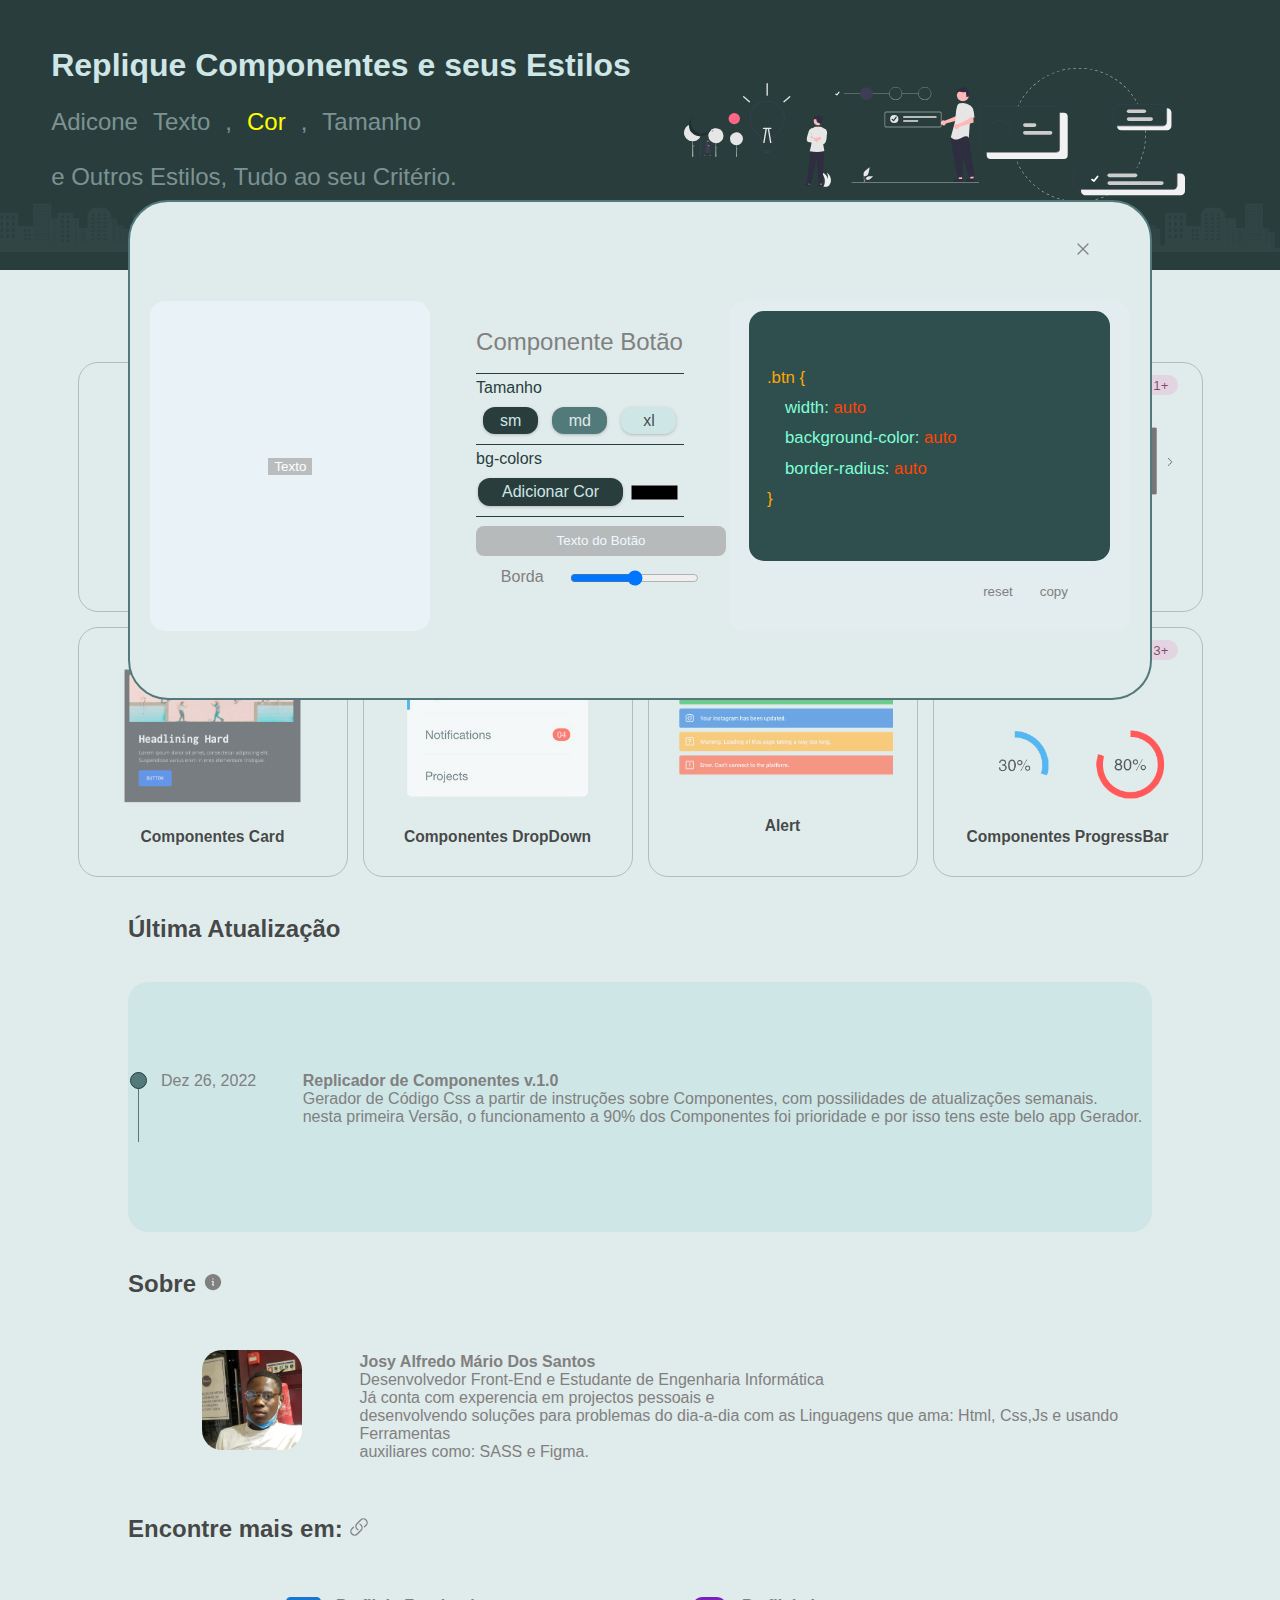
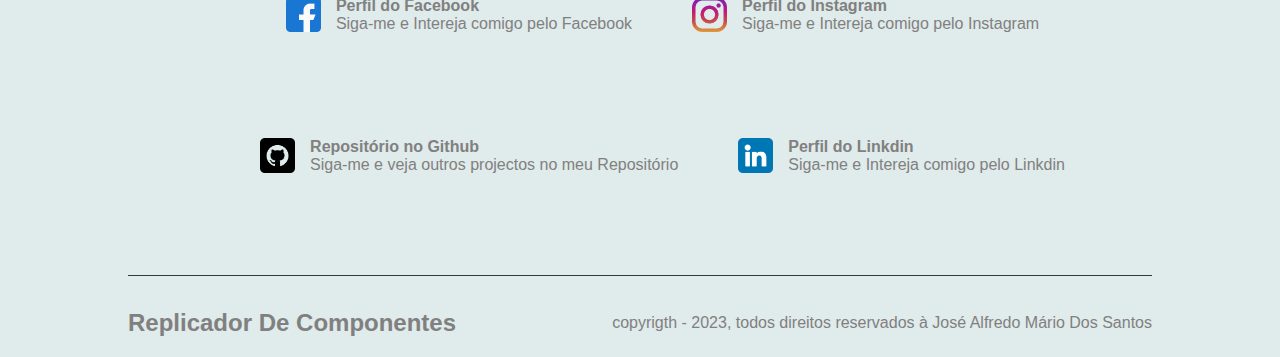
==== gerador.html @ aba2eda3 "add new features" ====
<!DOCTYPE html>
<html lang="pt">
<head>
    <meta charset="UTF-8">
    <meta http-equiv="X-UA-Compatible" content="IE=edge">
    <meta name="viewport" content="width=device-width, initial-scale=1.0">
    <link rel="stylesheet" href="assets/css/styles.css">
    <link rel="stylesheet" href="assets/css/general-effects.css">
    <link rel="stylesheet" href="assets/css/minimals.css">
    <link rel="stylesheet" href="assets/sass/details.css">
    <link rel="shortcut icon" href="assets/img/logo-ico.ico" type="image/x-icon">
    <title>Gerador de Componentes</title>
</head>
<body>
    <header class="bgAply">
        <section>
            <h1>Replique Componentes e seus Estilos</h1>
            <p>Adicone 
                <span class="typewiriter">Texto</span>, 
                <span class="color">Cor</span>, 
                <span class="size">Tamanho</span> 
                e Outros Estilos, Tudo ao seu Critério.</p>
        </section>

        <div class="side-image">
            <img src="assets/img/form-0.svg" alt="image">
            <img src="assets/img/form-1.svg" alt="image">
            <img src="assets/img/form-2.svg" alt="image">
            <img src="assets/img/form-3.svg" alt="image">
        </div>
    </header>

    <main>
        <section>
            <h2>O que Há de Novo no RC</h2>   <div class="container-flex">

            <button class="group-fix">
                <div class="much-contant">
                    <span>3+</span>
                </div>
                <img src="assets/img/button.png" alt="Botões">
                <h3>Botões</h3>
            </button>

            <button class="group-fix">
                <div class="much-contant">
                    <span>3+</span>
                </div>
                <img src="assets/img/navbars.png" alt="NavBars">
                <h3>NavBars</h3>
            </button>

            <button class="group-fix">
                <div class="much-contant">
                    <span>2+</span>
                </div>
                <img src="assets/img/footer.png" alt="Footers">
                <h3>Footers</h3>
            </button>

            <button class="group-fix">
                <div class="much-contant">
                    <span>1+</span>
                </div>
                <img src="assets/img/slides.png" alt="Slider">
                <h3>Slider</h3>
            </button>

            <!-- ALA #2 -->

            <button class="group-fix">
                <div class="much-contant">
                    <span>2+</span>
                </div>
                <img src="assets/img/card.png" alt="Card">
                <h3>Componentes Card</h3>
            </button>

            <button class="group-fix">
                <div class="much-contant">
                    <span>2+</span>
                </div>
                <img src="assets/img/DropDown.png" alt="DropDown">
                <h3>Componentes DropDown</h3>
            </button>

            <button class="group-fix">
                <div class="much-contant">
                    <span>5+</span>
                </div>
                <img src="assets/img/Alert.png" alt="Alert">
                <h3>Alert</h3>
            </button>

            <button class="group-fix">
                <div class="much-contant">
                    <span>3+</span>
                </div>
                <img src="assets/img/progressbar.png" alt="ProgressBar">
                <h3>Componentes ProgressBar</h3>
            </button>
        </div>
        </section>
    
            <section>
                <h2>Última Atualização</h2>
                <div class="container-flex" id="content">
                    <div class="dating-sect">
                        <span>Dez 26, 2022</span>
                    </div>
                    <p class="text-update"><b>Replicador de Componentes v.1.0</b><br>Gerador de Código Css a partir de instruções sobre Componentes, com possilidades de atualizações semanais.
                    <br> nesta primeira Versão, o funcionamento a 90% dos Componentes foi prioridade e por isso tens este belo app Gerador.</p>

                </div>
            </section>

            <section>
                <h2>Sobre <svg xmlns="http://www.w3.org/2000/svg" viewBox="0 0 24 24" fill="currentColor" class="w-6 h-6">
                    <path fill-rule="evenodd" d="M2.25 12c0-5.385 4.365-9.75 9.75-9.75s9.75 4.365 9.75 9.75-4.365 9.75-9.75 9.75S2.25 17.385 2.25 12zm8.706-1.442c1.146-.573 2.437.463 2.126 1.706l-.709 2.836.042-.02a.75.75 0 01.67 1.34l-.04.022c-1.147.573-2.438-.463-2.127-1.706l.71-2.836-.042.02a.75.75 0 11-.671-1.34l.041-.022zM12 9a.75.75 0 100-1.5.75.75 0 000 1.5z" clip-rule="evenodd" />
                  </svg></h2>
                  
                <div class="container-flex-2">
                    <div class="side-info">
                        <img src="assets/img/image1.jfif" alt="Josy dos Santos">
                    </div>
                    <p><b>Josy Alfredo Mário Dos Santos</b><br>Desenvolvedor Front-End e Estudante de Engenharia Informática <br> Já conta com experencia em projectos pessoais e 
                       <br> desenvolvendo soluções para problemas do dia-a-dia com as Linguagens que ama: Html, Css,Js e usando Ferramentas <br> auxiliares como: SASS e Figma.</p>
                </div>
            </section>

            <section>
                <h2>Encontre mais em: <svg xmlns="http://www.w3.org/2000/svg" viewBox="0 0 24 24" fill="currentColor" class="w-6 h-6">
                    <path fill-rule="evenodd" d="M19.902 4.098a3.75 3.75 0 00-5.304 0l-4.5 4.5a3.75 3.75 0 001.035 6.037.75.75 0 01-.646 1.353 5.25 5.25 0 01-1.449-8.45l4.5-4.5a5.25 5.25 0 117.424 7.424l-1.757 1.757a.75.75 0 11-1.06-1.06l1.757-1.757a3.75 3.75 0 000-5.304zm-7.389 4.267a.75.75 0 011-.353 5.25 5.25 0 011.449 8.45l-4.5 4.5a5.25 5.25 0 11-7.424-7.424l1.757-1.757a.75.75 0 111.06 1.06l-1.757 1.757a3.75 3.75 0 105.304 5.304l4.5-4.5a3.75 3.75 0 00-1.035-6.037.75.75 0 01-.354-1z" clip-rule="evenodd" />
                  </svg></h2>
                  
                <div class="container-flex">
                    <div class="side-info">
                        <a href="https://facebook.com/josydossantos.1004"><img src="assets/img/facebook.png" alt="Facebook" class="img-logo"></a>
                    </div>
                    <p class="text-update"><b>Perfil do Facebook</b><br>Siga-me e Intereja comigo pelo Facebook</p>
                    
                    <div class="side-info">
                        <a href="https://www.instagram.com/callme_jsyy/"><img src="assets/img/instagram.png" alt="Instagram" class="img-logo"></a>
                    </div>
                    <p class="text-update"><b>Perfil do Instagram</b><br>Siga-me e Intereja comigo pelo Instagram</p>
                   
                </div>
                
                <div class="container-flex">
                    <div class="side-info">
                        <a href="https://github.com/Josemario17"><img src="assets/img/github.png" alt="Github" class="img-logo"></a>
                    </div>
                    <p class="text-update"><b>Repositório no Github</b><br>Siga-me e veja outros projectos no meu Repositório</p>

                    <div class="side-info">
                        <a href="https://www.linkedin.com/in/jos%C3%A9-m%C3%A1rio-dos-santos-625809228/"><img src="assets/img/linkedin.png" alt="Linkdin" class="img-logo"></a>
                    </div>
                    <p class="text-update"><b>Perfil do Linkdin</b><br>Siga-me e Intereja comigo pelo Linkdin</p>
                </div>
            </section>
    </main>

    <footer>
        <h2>Replicador De Componentes</h2>
        <p>copyrigth - 2023, todos direitos reservados à José Alfredo Mário Dos Santos</p>
    </footer>

    <!-- button -->
    <div class="popUp">
        <div class="close-tab">
            <button>
                <svg xmlns="http://www.w3.org/2000/svg" fill="none" viewBox="0 0 24 24" stroke-width="1.5" stroke="currentColor" class="w-6 h-6">
                <path stroke-linecap="round" stroke-linejoin="round" d="M6 18L18 6M6 6l12 12" />
              </svg>
              </button>
        </div>
       <div class="mini-container">
        <aside class="result">
            <div class="area-content">
                <button class="btn-edit">Texto</button>
            </div>
        </aside>

        <aside class="editers">
            <h3>Componente Botão</h3>
             <div class="mini-edits">
                <span>Tamanho</span>
                <label for="size-sm">sm</label>
                <input type="checkbox" name="smType" id="size-sm">
                <label for="size-md">md</label>
                <input type="checkbox" name="mdType" id="size-md">
                <label for="size-xl">xl</label>
                <input type="checkbox" name="xlType" id="size-xl">
             </div>

             <div class="mini-edits">
                <span>bg-colors</span>
                <label for="color">Adicionar Cor </label>
                <input type="color" name="color" id="color">
             </div>

             <div class="mini-edits">
                <div id="extra-content">
                    <input type="text" name="t-add" id="text-add" placeholder="Texto do Botão">
                    <div class="rRadius"> Borda <input type="range" name="r-r" id="radius-range"></div>
                </div>
             </div>
        </aside>

        <aside class="final-code">
            <code>
                <span class="tag">.btn {</span>
                <span class="styleType">
                    width: <span class="styleValue" id="btnSize">auto</span>
                </span>

                <span class="styleType">
                    background-color: <span class="styleValue" id="inptBgColor">auto</span>
                </span>

                
                <span class="styleType">
                    border-radius: <span class="styleValue" id="inptRadius">auto</span>
                </span>
                <span class="tag">}</span>
               </code>
               <div class="btns">        
                   <button class="btnReset">reset</button>
                   <button class="btnCopy">copy</button>
               </div>
        </aside>
       </div>
    </div>

</body>
</html>
---- assets/css/styles.css ----
@media only screen and (max-width: 900px){
    header nav{
      margin-top: 5%;
      width: 100%;
      height: 150px;
      display: grid; 
      place-content: center;
      place-items: center; 
    } 

    header nav div{
        width: 100%;
    }
    
    main.container{
        height: 100%;
        margin-top: 3%;
        display: grid;
        place-content: center;
        place-items: center;
    }

    main.container section *{
        margin: 0 auto;
    }

    img.l-image{
        width: 100%;
    }

    main.container section h1{
        font-size: xx-large;
        margin-bottom: 5%;
    }

    main.container section a{
        width: 100%;
        height: 45px;
    }

    body footer{
        width: 100%;
        display: grid;
        text-align: center;
        gap: 5px;
    }

    body footer{
        margin:  0 auto;
    }

    body footer p{
        width: 50%;
        margin: 0 auto;
    }
}



/*Estilos inicias*/
*{
    box-sizing: border-box;
    font-family:Arial, Helvetica, sans-serif;
    color: grey;
}

body{
    padding: 0;
    margin: 0;
    width: 100vw;
    height: 100vh;
    overflow-x: hidden;
    background-color: #e0ebeb;
    transition: .5s ease-out;
}

a{
    text-decoration: none;
    color: #293d3d;
}

button{
    border: 0;
    cursor: pointer;
    background-color: inherit;
}

button, a, span, img{
    transition: .3s ease-in-out;
}


input[type="checkbox"]{
    display: none;
}


header{
    width: 100%;
    height: 30%;
    max-height: 350px;
}

nav{
    width: 90%;
    margin: 0 auto;
    padding: 2%;
    display: flex;
    gap: 25%;
    align-items: center;
    align-content: center;
    justify-content: space-around;
    font-size: x-large;
}

nav .logo{
    width: 12rem;
}

nav div{
    width: 40%;
    height: 100%;
    display: flex;
    align-items: flex-end;
    justify-content: flex-end;
    gap: 30px;
}

nav button{
    font-size:large;
    border-radius: 12px;
    color: #e0ebeb;
}

/*criação da area de toggle*/
.toggle-icon{
    cursor: pointer;
    display: block;
    width: 50px;
    height: 28px;
    border-radius: 15px;
    border: 2.1px solid #293d3d;
    transition: .5s;
}

.toggle-icon::before{
    display: block;
    content: "";
    width: 20px;
    height: 20px;
    border-radius: 50%;
    margin: 4% 0 0 0;
    margin-left: 3px;
    background-color: #293d3d;
    transition: .5s;
}

.container{
    width: 95%;
    height: 550px;
    padding: 2%;
    margin: 0 auto;
    display: flex;
    gap: 3%;
    align-items: center;
    justify-content: center;
}

.container section, .container div{
    height: 100%;
}
.container section{    
    width: 45%;
    margin: 0 auto;
    padding-left: 4%;
    display: grid;
    gap: 0;
    place-content: center;
}

.container section h1{
    width: 100%;
    font-size: 6ch;
    color: #527a7a;
}

.container section p{
    margin-top: -2%;
    font-size: x-large;
}

.container section a{
    width: 50%;
    height: 45px;
    color: #e0ebeb;
    border-radius: 12px;
    display: flex;
    align-items: center;
    justify-content: center;
    font-size: x-large;
    background-color: #293d3d;
    margin-top: 7%;
}

.container div{
    width: 45%;
    display: flex;
    justify-content: center;

}

.l-image{
    width: 500px;
    flex-shrink: 1;
}

footer{
    width: 80%;
    margin: 4% auto 0% auto;
    padding-top: 1%;
    border-top: 1px solid #293d3d;
    display: flex;
    align-items: center;
    justify-content: space-between;
}


header section{
    width: 50%;
}

header section h1{
    font-size: xx-large;
    color: #cfe6e6;
}

header section p{
    width: 80%;
    height: 50%;
    font-size: x-large;
    display: flex;
    flex-wrap: wrap;
    column-gap: 15px;
    color: #cfe6e684;
}



.bgAply{
    width: 100%;
    padding: 2% 4%;
    display: flex;
    justify-content: space-between;
    background: url('../img/fundobg.png');
    background-color: #293d3d;
    background-position: 100%;
    background-repeat: repeat-x;
}

.side-image{
    width: 50%;
    display: flex;
    align-items: center;
    justify-content: center;
}

.side-image img:nth-child(1){
    width: 10%;
}

.side-image img:nth-child(2){
    width: 15%;
}

.side-image img:nth-child(3){
    width: 25%;
}

.side-image img:nth-child(4){
    width: 35%;
}

main section{
    width: 100%;
    margin: 2% auto;
}

main section h2{
    width: 80%;
    margin: 0 auto;
    color: #232323cf;
}

.container-flex{
    width: 90%;
    height: 100%;
    margin: 3% auto;
    display: flex;
    justify-content: center;
    flex-wrap: wrap;
    align-items: center;
    gap: 15px;
    position: relative;
}

div#content{
    width: 80%;
    height: 250px;
    border-radius: 20px;
    background-color: #cfe6e6;
}

.group-fix{
    width: 270px;
    height: 250px;
    padding: 1% 2%;
    border: .1px solid rgba(161, 161, 161, 0.662);
    border-radius: 20px;
    display: grid;
}

.much-contant{
    width: 100%;
    height: 20px;
    display: flex;
    justify-content: flex-end;
}

.group-fix h3{
    color: #232323cf;
}


.much-contant span{
    display: grid;
    padding-top: 1px;
    width: 35px;
    height: 20px;
    background-color: rgba(255, 0, 128, 0.097);
    align-items: center;
    justify-content: center;
    border-radius: 20px;
    color: rgba(100, 4, 52, 0.689);
    font-weight: lighter;
}


.dating-sect{
    width: 150px;
    min-height: auto;
    height: 70px;
    max-height: 70px;
    border-left: 1px solid #527a7a;
}

.dating-sect::before{
    content: "";
    display: block;
    width: 15px;
    height: 15px;
    border-radius: 50%;
    margin-left: -6%;
    background-color: #527a7a;
    border: 1px solid #293d3d;
}


.dating-sect span{
    display: block;
    width: 70%;
    margin: 0 auto;
    margin-top: -11%;
}

.text-update{
    min-height: auto;
    height: 70px;
    max-height: 70px;
}

.side-info{
    width: 80px;
    min-height: auto;
    height: 80px;
    max-height: 150px;
}

.container-flex-2{
    width: 90%;
    height: 100%;
    margin: 3% auto;
    display: flex;
    justify-content: center;
    flex-wrap: wrap;
    gap: 15px;
}

.container-flex-2 .side-info{
    width: 20%;
    display: flex;
    justify-content: center;
    align-items: flex-start;
}

.side-info img{
    width: 100px;
    height: 100px;
    border-radius: 20px;
    margin-left: 45px;
    margin-top: 13px;
}

.container-flex-2 p{
    width: 70%;
}

.side-info .img-logo{
    width: 35px;
    height: 35px;
    margin-top: 5px;
    border-radius: unset;
}

svg{
    width: 20px;
    height: 20px;
    display: inline;
}

.group-fix img{
    width: 100%;
}

.popUp{
    width: 80%;
    height: 500px;
    position: fixed;
    top: 50%;  
    left: 50%;
    margin-right: -50%;
    transform: translate(-50%, -50%);
    border-radius: 40px;
    border: 2px solid #527a7a;
    background-color: #e0ebeb;
    overflow: hidden;
}

.close-tab{
    width: 95%;
    height: 20%;
    display: flex;
    align-items: center;
    justify-content: flex-end;
}

.close-tab button{
    color: #293d3d;
    font-size: larger;
    font-weight: bold;
}

.mini-container{
    width: 100%;
    height: 95%;
    display: flex;
    gap: 10px;
    padding: 0 2%;
}

.mini-container aside{
    margin: 0 auto;
    width: 30%;
    height: 70%;
}

.mini-container aside:nth-child(3){
    width: 43%;
}

.result{
    background-color: rgba(240, 248, 255, 0.532);
    border-radius: 15px;
    padding: 1% 2%;
}

.editers h3{
    width: 80%;
    height: 20%;
    display: flex;
    align-items: center;
    margin: 0 auto;
    font-size: x-large;
    font-weight: 400;
}

.editers{
    padding: 1%;
}

.area-content{
    width: 80%;
    height: 100%;
    margin: 0 auto;
    display: flex;
    align-items: center;
    justify-content: center;
}

.btn-edit{
    background-color: rgba(161, 161, 161, 0.662);
    color: white;

}

.mini-edits{
    width: 80%;
    height: 23%;
    display: flex;
    align-items: center;
    margin: 0 auto;
    display: flex;
    flex-wrap: wrap;
    justify-content: space-around;
    border-top: 1px solid #293d3d;
    padding-bottom: 5px;
}

.mini-edits span{
    color: #293d3d;
    display: block;
    width: 100%;
    font-weight: lighter;
}

.mini-edits label{
    width: 55px;
    height: 27.52px;
    border-radius: 12px;
    display: flex;
    align-items: center;
    justify-content: center;
    cursor: pointer;
    box-shadow: 0px 1px 3px 0px rgba(161, 161, 161, 0.662);
}

.mini-edits label:nth-of-type(1){
    background-color: #293d3d;
    color: #cfe6e6;
}

.mini-edits label:nth-of-type(2){
    background-color: #527a7a;
    color: #e0ebeb;
}

.mini-edits label:nth-of-type(3){
    background-color: #cfe6e6;
    color: #232323cf;
}

#color{
    border: unset;
    display: inline;
    width: 55px;
    height: 25px;
    background-color: inherit;
    border-radius: 50%;
    cursor: pointer;
}


label[for="color"]{
    background-color: unset;
    width: 70%;
}



.final-code{
    background-color: rgba(240, 248, 255, 0.214);
    border-radius: 15px;
    padding: 1% 2%;
    display: grid;
    align-items: center;
}

#extra-content{
    width: 100%;
    height: 100%;
    display: grid;
    align-content: center;
    justify-content: left;
    gap: 12px;
}

#text-add{
    width: 250px;
    height: 30px;
    border: 0;
    border-radius: 8px;
    margin-top: 15px;
    background-color: rgba(161, 161, 161, 0.662);
    color: white;
    text-align: center;
}

#text-add::placeholder{
    font-weight: 500;
    color: aliceblue;
}

.rRadius{
    display: flex;
    justify-content: space-evenly;
}

.final-code code{
    font-family: Consolas,"courier new";
    font-size: 105%;
    width: 100%;
    padding-top: 13%;
  }

.tag{
    display: block;
    width: 90%;
    margin: 10px auto;
    color: orange;
  }

.styleType{
    display: block;
    width: 80%;
    height: 10%;
    margin: 10px auto;
    color: aquamarine;
}

.styleValue{
    color: orangered;
}
  
.btns{
    width: 90%;
    display: flex;
    justify-content: flex-end;
    gap: 15px;
}
---- assets/css/general-effects.css ----
/*Effects here*/
.btn:hover{
    background-color: #527a7a;
}

#toggleBtn:hover{
    border: 2.1px solid #527a7a;
}

#toggleBtn:hover::before{
    background-color: #527a7a;
}

#themeCheck:checked + label{
    background-color: #527a7a;
}

#themeCheck:checked + label::before{
    background-color: aliceblue;
    margin-left: 22.5px;
}

body#dark{
    transition: .5s ease-out;
    background-color: #141f1f;
}

.typewiriter{
    color: #cfe6e684;

}

.color{
    color: yellow;
    animation: mudarCor 2s infinite;
}

@keyframes mudarCor {
    from{
        color: darkcyan;
    }

    to{
        color: red;
    }
}

.size{
    color: #cfe6e684;
    display: block;
    animation-name: tamanho;
    animation-duration: 2.50s;
    animation-iteration-count: infinite;

}

@keyframes tamanho{
    from{
        transform: scaleX(1);
    }

    to{
        transform: scale(1.3);
    }

}
---- assets/css/minimals.css ----
.result
---- assets/sass/details.css ----
code {
  width: 100%;
  height: 100%;
  display: block;
  border-radius: 15px;
  background-color: darkslategray;
  overflow: scroll;
}

/*Todos editaveis mais complexos ficam aqui, desde efeitos, responsividade e pre-load*//*# sourceMappingURL=details.css.map */
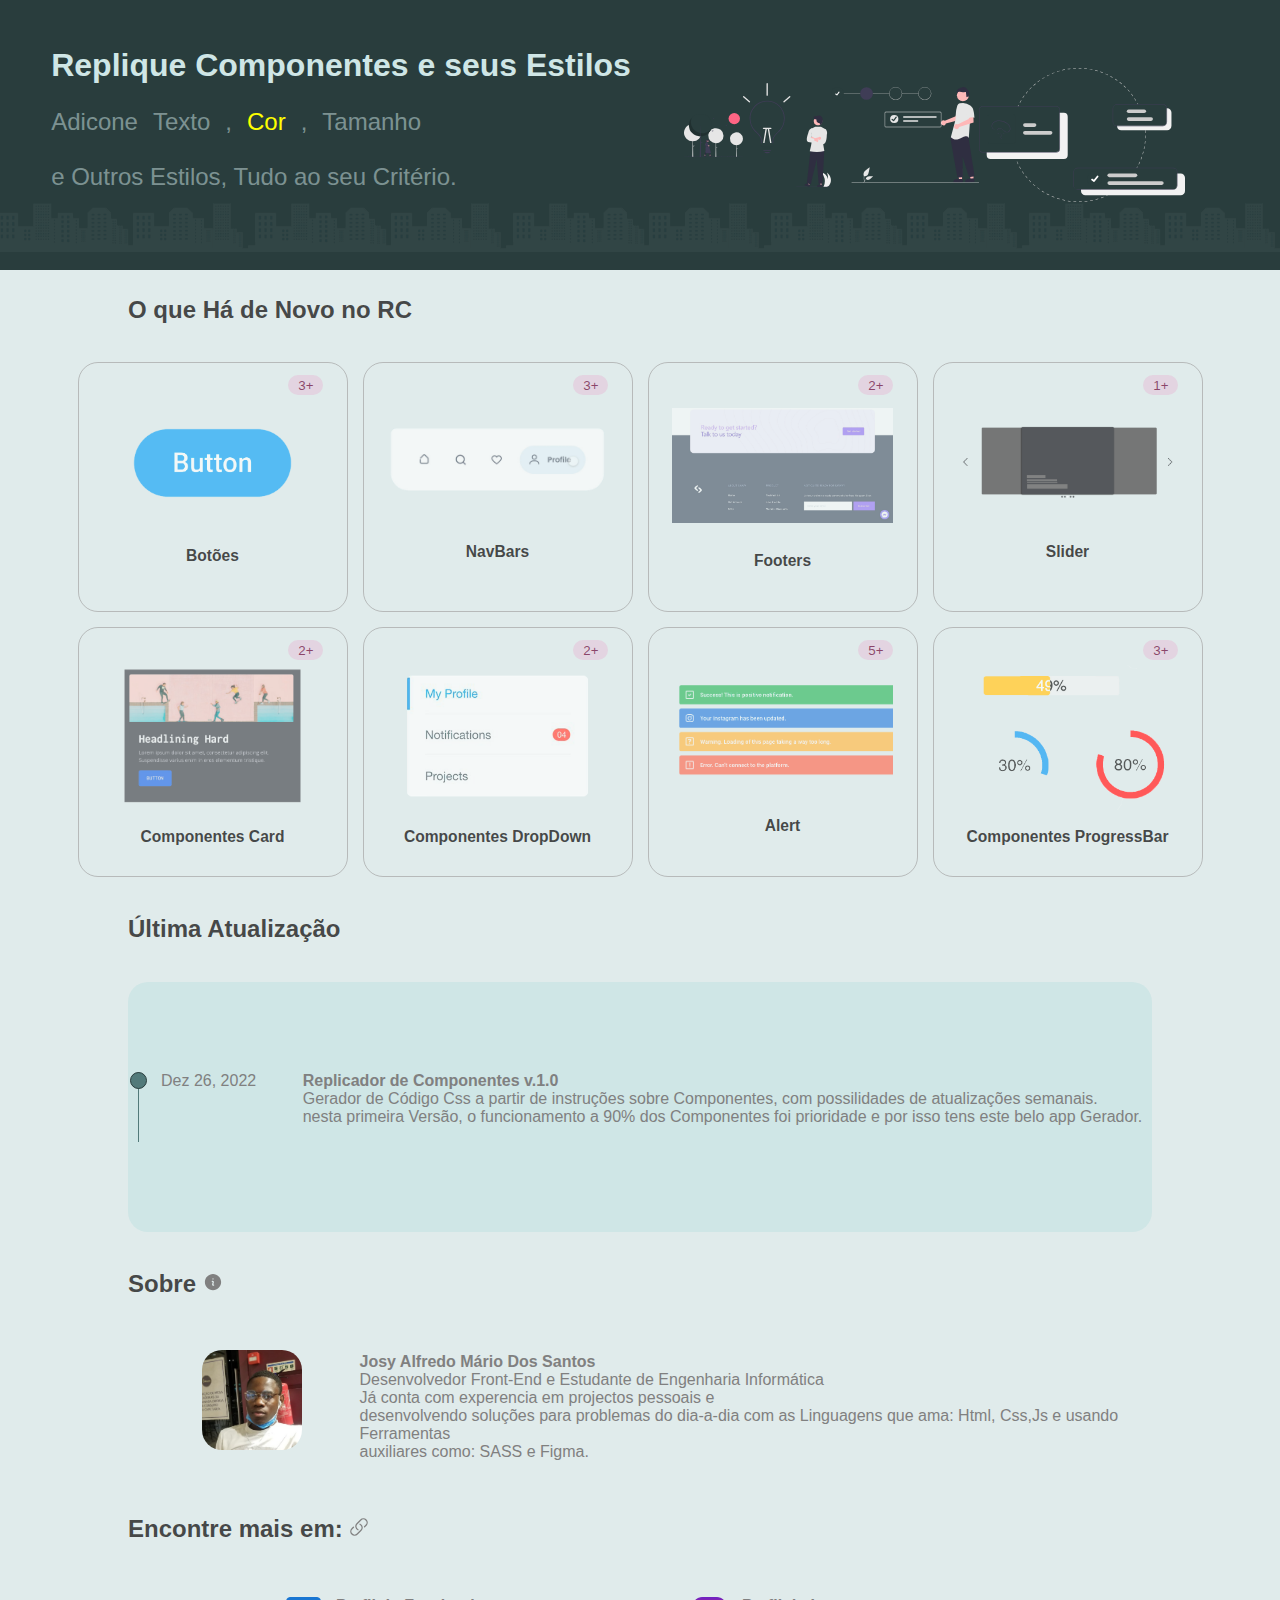
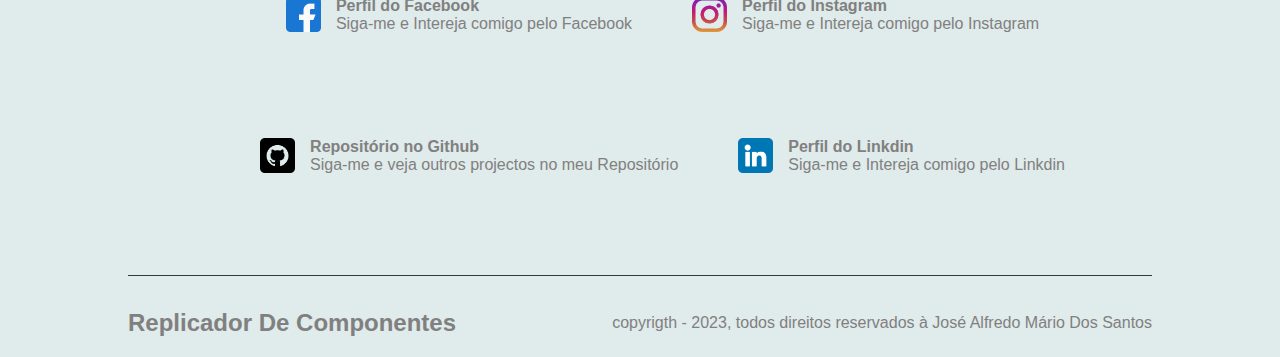
==== commit a55201fb: "step 2" ====
--- a/gerador.html
+++ b/gerador.html
@@ -6,7 +6,6 @@
     <meta name="viewport" content="width=device-width, initial-scale=1.0">
     <link rel="stylesheet" href="assets/css/styles.css">
     <link rel="stylesheet" href="assets/css/general-effects.css">
-    <link rel="stylesheet" href="assets/css/minimals.css">
     <link rel="stylesheet" href="assets/sass/details.css">
     <link rel="shortcut icon" href="assets/img/logo-ico.ico" type="image/x-icon">
     <title>Gerador de Componentes</title>
@@ -166,9 +165,9 @@
     </footer>
 
     <!-- button -->
-    <div class="popUp">
+    <div class="popUp" id="popUP">
         <div class="close-tab">
-            <button>
+            <button id="closebtn">
                 <svg xmlns="http://www.w3.org/2000/svg" fill="none" viewBox="0 0 24 24" stroke-width="1.5" stroke="currentColor" class="w-6 h-6">
                 <path stroke-linecap="round" stroke-linejoin="round" d="M6 18L18 6M6 6l12 12" />
               </svg>
@@ -177,7 +176,7 @@
        <div class="mini-container">
         <aside class="result">
             <div class="area-content">
-                <button class="btn-edit">Texto</button>
+                <button class="btn-edit" id="btnEdit">Texto</button>
             </div>
         </aside>
 
@@ -185,12 +184,12 @@
             <h3>Componente Botão</h3>
              <div class="mini-edits">
                 <span>Tamanho</span>
-                <label for="size-sm">sm</label>
-                <input type="checkbox" name="smType" id="size-sm">
-                <label for="size-md">md</label>
-                <input type="checkbox" name="mdType" id="size-md">
-                <label for="size-xl">xl</label>
-                <input type="checkbox" name="xlType" id="size-xl">
+                <label for="size-sm" id="label">sm</label>
+                <input type="checkbox" name="btnType" id="size-sm">
+                <label for="size-md" id="label">md</label>
+                <input type="checkbox" name="btnType" id="size-md">
+                <label for="size-xl" id="label">xl</label>
+                <input type="checkbox" name="btnType" id="size-xl">
              </div>
 
              <div class="mini-edits">
@@ -202,7 +201,7 @@
              <div class="mini-edits">
                 <div id="extra-content">
                     <input type="text" name="t-add" id="text-add" placeholder="Texto do Botão">
-                    <div class="rRadius"> Borda <input type="range" name="r-r" id="radius-range"></div>
+                    <div class="rRadius"> Borda <input type="range" name="r-r" id="radius-range" min="0" max="100" step="50" value="0"></div>
                 </div>
              </div>
         </aside>
@@ -211,26 +210,149 @@
             <code>
                 <span class="tag">.btn {</span>
                 <span class="styleType">
-                    width: <span class="styleValue" id="btnSize">auto</span>
+                    width: <span class="styleValue" id="btnSize">auto;</span>
                 </span>
 
                 <span class="styleType">
-                    background-color: <span class="styleValue" id="inptBgColor">auto</span>
+                    background-color: <span class="styleValue" id="inptBgColor">auto;</span>
                 </span>
 
                 
                 <span class="styleType">
-                    border-radius: <span class="styleValue" id="inptRadius">auto</span>
+                    border-radius: <span class="styleValue" id="inptRadius">auto;</span>
                 </span>
                 <span class="tag">}</span>
                </code>
                <div class="btns">        
-                   <button class="btnReset">reset</button>
-                   <button class="btnCopy">copy</button>
+                   <button class="btnReset" id="reset">
+                    <svg xmlns="http://www.w3.org/2000/svg" fill="none" viewBox="0 0 24 24" stroke-width="1.5" stroke="currentColor" class="w-6 h-6">
+                    <path stroke-linecap="round" stroke-linejoin="round" d="M16.023 9.348h4.992v-.001M2.985 19.644v-4.992m0 0h4.992m-4.993 0l3.181 3.183a8.25 8.25 0 0013.803-3.7M4.031 9.865a8.25 8.25 0 0113.803-3.7l3.181 3.182m0-4.991v4.99" />
+                  </svg>
+                  </button>
+                   <button class="btnCopy" id="copy">
+                    <svg xmlns="http://www.w3.org/2000/svg" fill="none" viewBox="0 0 24 24" stroke-width="1.5" stroke="currentColor" class="w-6 h-6">
+                    <path stroke-linecap="round" stroke-linejoin="round" d="M9 12h3.75M9 15h3.75M9 18h3.75m3 .75H18a2.25 2.25 0 002.25-2.25V6.108c0-1.135-.845-2.098-1.976-2.192a48.424 48.424 0 00-1.123-.08m-5.801 0c-.065.21-.1.433-.1.664 0 .414.336.75.75.75h4.5a.75.75 0 00.75-.75 2.25 2.25 0 00-.1-.664m-5.8 0A2.251 2.251 0 0113.5 2.25H15c1.012 0 1.867.668 2.15 1.586m-5.8 0c-.376.023-.75.05-1.124.08C9.095 4.01 8.25 4.973 8.25 6.108V8.25m0 0H4.875c-.621 0-1.125.504-1.125 1.125v11.25c0 .621.504 1.125 1.125 1.125h9.75c.621 0 1.125-.504 1.125-1.125V9.375c0-.621-.504-1.125-1.125-1.125H8.25zM6.75 12h.008v.008H6.75V12zm0 3h.008v.008H6.75V15zm0 3h.008v.008H6.75V18z" />
+                  </svg>
+                  </button>
                </div>
         </aside>
        </div>
     </div>
 
+    <!-- ... -->
+
+    <div class="popUp" id="popUP">
+        <div class="close-tab" id="diferentCLose">
+            <button id="closebtn">
+                <svg xmlns="http://www.w3.org/2000/svg" fill="none" viewBox="0 0 24 24" stroke-width="1.5" stroke="currentColor" class="w-6 h-6">
+                <path stroke-linecap="round" stroke-linejoin="round" d="M6 18L18 6M6 6l12 12" />
+              </svg>
+              </button>
+        </div>
+
+    </div>
+
+    <div class="popUp" id="popUP">
+        <div class="close-tab" id="diferentCLose">
+            <button id="closebtn">
+                <svg xmlns="http://www.w3.org/2000/svg" fill="none" viewBox="0 0 24 24" stroke-width="1.5" stroke="currentColor" class="w-6 h-6">
+                <path stroke-linecap="round" stroke-linejoin="round" d="M6 18L18 6M6 6l12 12" />
+              </svg>
+              </button>
+        </div>
+
+    </div>
+
+    <div class="popUp" id="popUP">
+        <div class="close-tab" id="diferentCLose">
+            <button id="closebtn">
+                <svg xmlns="http://www.w3.org/2000/svg" fill="none" viewBox="0 0 24 24" stroke-width="1.5" stroke="currentColor" class="w-6 h-6">
+                <path stroke-linecap="round" stroke-linejoin="round" d="M6 18L18 6M6 6l12 12" />
+              </svg>
+              </button>
+        </div>
+    </div>
+
+    <div class="popUp" id="popUP">
+        <div class="close-tab" id="diferentCLose">
+            <button id="closebtn">
+                <svg xmlns="http://www.w3.org/2000/svg" fill="none" viewBox="0 0 24 24" stroke-width="1.5" stroke="currentColor" class="w-6 h-6">
+                <path stroke-linecap="round" stroke-linejoin="round" d="M6 18L18 6M6 6l12 12" />
+              </svg>
+              </button>
+        </div>
+    </div>
+
+    <div class="popUp" id="popUP">
+        <div class="close-tab" id="diferentCLose">
+            <button id="closebtn">
+                <svg xmlns="http://www.w3.org/2000/svg" fill="none" viewBox="0 0 24 24" stroke-width="1.5" stroke="currentColor" class="w-6 h-6">
+                <path stroke-linecap="round" stroke-linejoin="round" d="M6 18L18 6M6 6l12 12" />
+              </svg>
+              </button>
+        </div>
+    </div>
+    <!-- ... -->
+        <!-- alert -->
+    <div class="popUp" id="popUP">
+            <div class="close-tab" id="diferentCLose">
+                <button id="closebtn">
+                    <svg xmlns="http://www.w3.org/2000/svg" fill="none" viewBox="0 0 24 24" stroke-width="1.5" stroke="currentColor" class="w-6 h-6">
+                    <path stroke-linecap="round" stroke-linejoin="round" d="M6 18L18 6M6 6l12 12" />
+                  </svg>
+                  </button>
+            </div>
+
+            <div class="two">                
+                    <div class="result">
+                        <div id="alert-edit"> <span class="iconArea">!</span> Lorem ipsum dolor sit amet consectetur adipisicing elit. Perferendis laudantium minus excepturi!</div>
+                    </div>
+            
+                    <section class="editers">            
+                        <h3>Componente Alert</h3> 
+                        <div class="mini-edits">
+                            <span>Tipos de Alert</span>
+                            <div class="btnTypes">
+                                <button class="btnSucess">Sucesso</button>
+                                <button class="btnWarning">Atenção</button>
+                                <button class="btnError">Erro</button>
+                                <button class="btnPrimary">Primário</button>
+                            </div>
+                        </div>
+                    </section>
+            
+                    <section class="final-code"  id="takeHover">
+                        <code>
+                            <div id="inSert">
+                                 
+                            </div>
+                        </code>
+                        <div class="btns in-btns">        
+                                <button class="btnReset" id="reset">
+                                    <svg xmlns="http://www.w3.org/2000/svg" fill="none" viewBox="0 0 24 24" stroke-width="1.5" stroke="currentColor" class="w-6 h-6">
+                                    <path stroke-linecap="round" stroke-linejoin="round" d="M16.023 9.348h4.992v-.001M2.985 19.644v-4.992m0 0h4.992m-4.993 0l3.181 3.183a8.25 8.25 0 0013.803-3.7M4.031 9.865a8.25 8.25 0 0113.803-3.7l3.181 3.182m0-4.991v4.99" />
+                                </svg>
+                                </button>
+                                <button class="btnCopy" id="copy">
+                                    <svg xmlns="http://www.w3.org/2000/svg" fill="none" viewBox="0 0 24 24" stroke-width="1.5" stroke="currentColor" class="w-6 h-6">
+                                    <path stroke-linecap="round" stroke-linejoin="round" d="M9 12h3.75M9 15h3.75M9 18h3.75m3 .75H18a2.25 2.25 0 002.25-2.25V6.108c0-1.135-.845-2.098-1.976-2.192a48.424 48.424 0 00-1.123-.08m-5.801 0c-.065.21-.1.433-.1.664 0 .414.336.75.75.75h4.5a.75.75 0 00.75-.75 2.25 2.25 0 00-.1-.664m-5.8 0A2.251 2.251 0 0113.5 2.25H15c1.012 0 1.867.668 2.15 1.586m-5.8 0c-.376.023-.75.05-1.124.08C9.095 4.01 8.25 4.973 8.25 6.108V8.25m0 0H4.875c-.621 0-1.125.504-1.125 1.125v11.25c0 .621.504 1.125 1.125 1.125h9.75c.621 0 1.125-.504 1.125-1.125V9.375c0-.621-.504-1.125-1.125-1.125H8.25zM6.75 12h.008v.008H6.75V12zm0 3h.008v.008H6.75V15zm0 3h.008v.008H6.75V18z" />
+                                </svg>
+                                </button>
+                        </div>
+                    </section>
+        
+             </div>
+        </div>
+
+        <div class="popUp" id="popUP">
+            <div class="close-tab" id="diferentCLose">
+                <button id="closebtn">
+                    <svg xmlns="http://www.w3.org/2000/svg" fill="none" viewBox="0 0 24 24" stroke-width="1.5" stroke="currentColor" class="w-6 h-6">
+                    <path stroke-linecap="round" stroke-linejoin="round" d="M6 18L18 6M6 6l12 12" />
+                  </svg>
+                  </button>
+            </div>
+        </div>
 </body>
+<script src="assets/js/Generator.js"></script>
 </html>--- a/assets/css/styles.css
+++ b/assets/css/styles.css
@@ -443,6 +443,8 @@
     border: 2px solid #527a7a;
     background-color: #e0ebeb;
     overflow: hidden;
+    display: none;
+    transition: .3s ease-in;
 }
 
 .close-tab{
@@ -451,6 +453,7 @@
     display: flex;
     align-items: center;
     justify-content: flex-end;
+    z-index: 2;
 }
 
 .close-tab button{
@@ -483,6 +486,13 @@
     padding: 1% 2%;
 }
 
+div.result:nth-of-type(1){
+    width: 100%;
+    display: grid;
+    align-items: center;
+    justify-content: center;
+}
+
 .editers h3{
     width: 80%;
     height: 20%;
@@ -518,7 +528,6 @@
     display: flex;
     align-items: center;
     margin: 0 auto;
-    display: flex;
     flex-wrap: wrap;
     justify-content: space-around;
     border-top: 1px solid #293d3d;
@@ -582,6 +591,7 @@
     padding: 1% 2%;
     display: grid;
     align-items: center;
+    position: relative;
 }
 
 #extra-content{
@@ -621,6 +631,7 @@
     padding-top: 13%;
   }
 
+
 .tag{
     display: block;
     width: 90%;
@@ -645,4 +656,113 @@
     display: flex;
     justify-content: flex-end;
     gap: 15px;
+}
+
+
+#alert-edit{
+    width: 100%;
+    background-color: #cfe6e6;
+    padding: 1rem;
+    color: #293d3d;
+}
+
+section.editers{
+    display: grid;
+    align-items: center;
+    justify-content: center;
+}
+
+section.editers h3{
+    width: 100%;
+}
+
+section.editers .mini-edits{
+    width: 100%;
+}
+
+.two{
+    width: 100%;
+    height: 100%;
+    gap: 10px;
+    padding: 0 2%;
+    margin-top: -20px;
+    display: grid;
+    grid-auto-flow: column;
+}
+
+.two .result{
+    height: 100%;
+    grid-column-start: 1;
+    grid-column-end: 2;
+    grid-row-start: 1;
+    grid-row-end: 3;
+}
+
+.two h3{
+    padding-bottom: 10px;
+}
+
+.two .mini-edits{ 
+    height: 93%;
+    display: flex;
+    align-items: center;
+    flex-wrap: wrap;
+    border-top: 1px solid #293d3d;
+    padding-top: 20px;
+    padding-bottom: 5px;
+}
+
+#diferentCLose{
+    height: 100px;
+    margin-bottom: -250px;
+}
+
+.btnTypes{
+    width: 100%;
+    height: 50px;
+    display: flex;
+    gap: 12px;
+    align-items: center;
+}
+
+.btnTypes button{
+    width: 100%;
+    height: 50%;
+    border-radius: 12px;
+    color: white;
+    border: 1.3px solid;
+}
+
+.btnSucess{
+    background-color: #6cca8e;
+}
+
+.btnPrimary{
+     background-color: #6ca5e3;
+}
+
+.btnWarning{
+    background-color: #f7cb7b;
+}
+
+.btnError{
+    background-color: #f59685;
+}
+
+.in-btns{
+    position: absolute;
+    top: 20%;
+    right: 10%;
+}
+
+.in-btns button{
+    display: none;
+}
+
+
+#inSert{
+    width: 90%;
+    height: 200px;
+    margin: auto;
+    margin-top: -10%;
 }--- a/assets/css/general-effects.css
+++ b/assets/css/general-effects.css
@@ -66,3 +66,35 @@
 
 }
 
+.btnTypes button:hover{
+    transform: scale(1.1);
+}
+
+.btnSucess:hover{
+    background-color: #6cca8eb5;
+}
+
+.btnPrimary:hover{
+     background-color: #6ca6e3ba;
+}
+
+.btnWarning:hover{
+    background-color: #f7cc7ba4;
+}
+
+.btnError:hover{
+    background-color: #f59685ac;
+}
+
+#btn-active{
+    border: 1.5px solid;
+    background-color: unset;
+}
+
+.btns button:hover{
+    transform: scale(1.1);
+}
+
+#takeHover:hover .in-btns button{
+    display: flex;
+}--- a/assets/sass/details.css
+++ b/assets/sass/details.css
@@ -7,4 +7,32 @@
   overflow: scroll;
 }
 
+#alert-sucess {
+  width: 100%;
+  background-color: #6cca8e;
+  padding: 1rem;
+  color: aliceblue;
+}
+
+#alert-Primary {
+  width: 100%;
+  background-color: #6ca5e3;
+  padding: 1rem;
+  color: aliceblue;
+}
+
+#alert-warning {
+  width: 100%;
+  background-color: #f7cb7b;
+  padding: 1rem;
+  color: aliceblue;
+}
+
+#alert-error {
+  width: 100%;
+  background-color: #f59685;
+  padding: 1rem;
+  color: aliceblue;
+}
+
 /*Todos editaveis mais complexos ficam aqui, desde efeitos, responsividade e pre-load*//*# sourceMappingURL=details.css.map */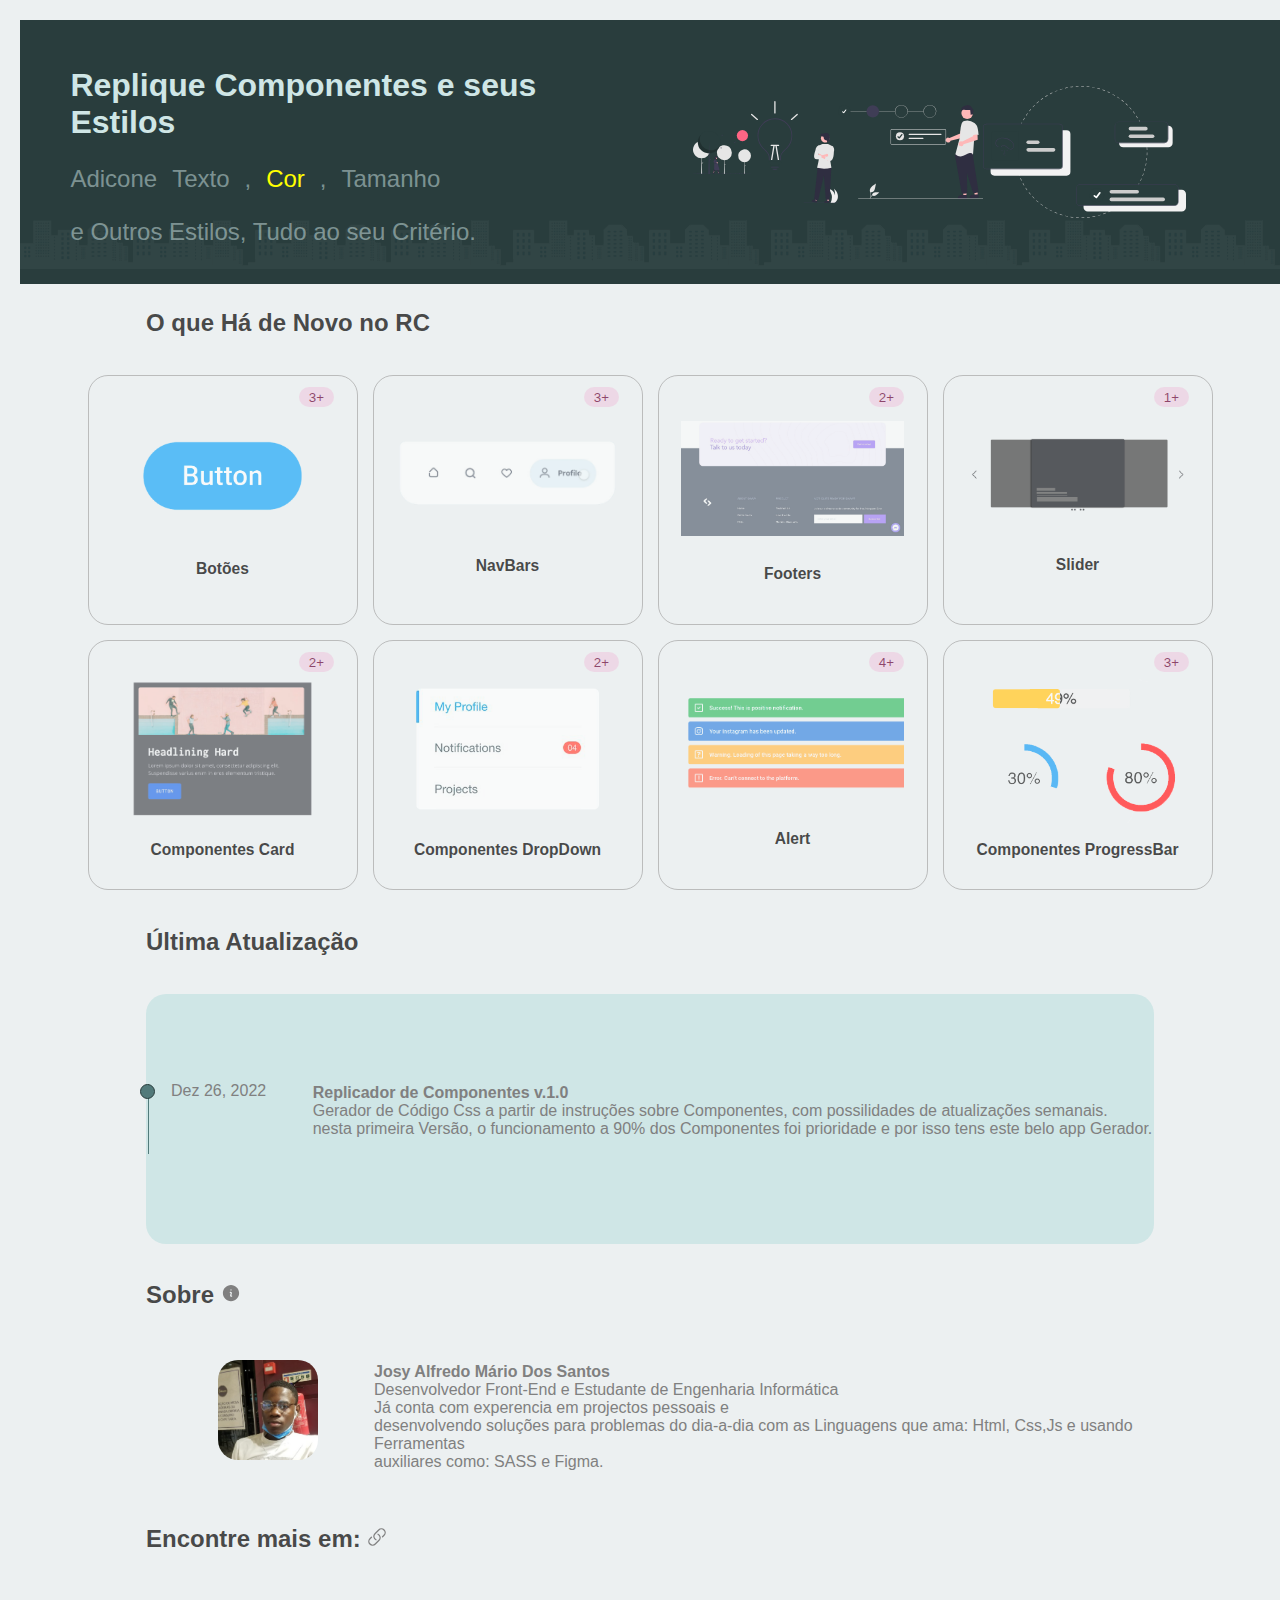
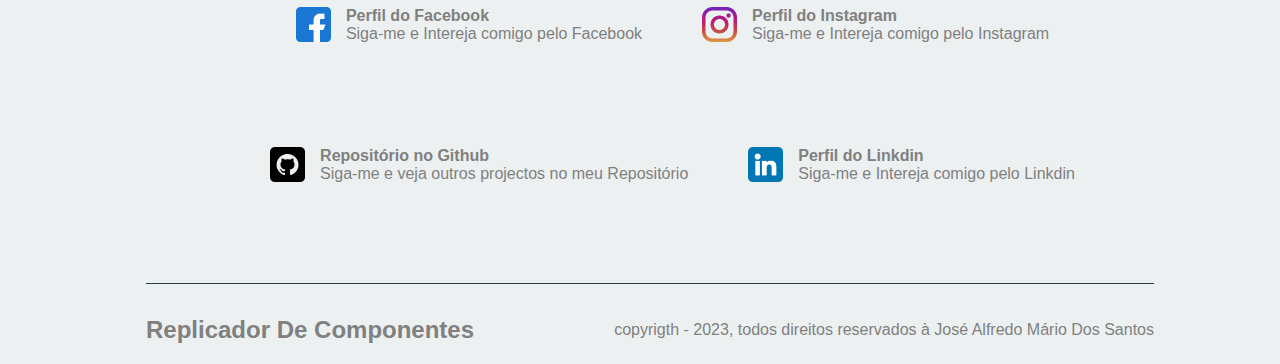
==== commit de262d56: "more one Feature" ====
--- a/gerador.html
+++ b/gerador.html
@@ -7,6 +7,7 @@
     <link rel="stylesheet" href="assets/css/styles.css">
     <link rel="stylesheet" href="assets/css/general-effects.css">
     <link rel="stylesheet" href="assets/sass/details.css">
+    <link rel="stylesheet" href="assets/sass/new.css">
     <link rel="shortcut icon" href="assets/img/logo-ico.ico" type="image/x-icon">
     <title>Gerador de Componentes</title>
 </head>
@@ -85,7 +86,7 @@
 
             <button class="group-fix">
                 <div class="much-contant">
-                    <span>5+</span>
+                    <span>4+</span>
                 </div>
                 <img src="assets/img/Alert.png" alt="Alert">
                 <h3>Alert</h3>
@@ -240,6 +241,226 @@
     </div>
 
     <!-- ... -->
+    <div class="popUp" id="popUP">
+        <div class="close-tab">
+            <button id="closebtn">
+                <svg xmlns="http://www.w3.org/2000/svg" fill="none" viewBox="0 0 24 24" stroke-width="1.5" stroke="currentColor" class="w-6 h-6">
+                <path stroke-linecap="round" stroke-linejoin="round" d="M6 18L18 6M6 6l12 12" />
+              </svg>
+              </button>
+        </div>
+       <div class="mini-container">
+        
+
+        <aside class="editers">
+            <span class="ident">
+                <svg xmlns="http://www.w3.org/2000/svg" fill="none" viewBox="0 0 24 24" stroke-width="1.5" stroke="currentColor" class="w-6 h-6" id="svg-fill">
+                    <path stroke-linecap="round" stroke-linejoin="round" d="M9.75 9.75l4.5 4.5m0-4.5l-4.5 4.5M21 12a9 9 0 11-18 0 9 9 0 0118 0z" / id="svg-fill">
+                  </svg>
+            </span>              
+            <h3>Componente NavBars</h3>
+            <p>Este Componente ainda não está habilitado</p>
+        </aside>
+
+        
+       </div>
+    </div>
+   
+    <div class="popUp" id="popUP">
+        <div class="close-tab">
+            <button id="closebtn">
+                <svg xmlns="http://www.w3.org/2000/svg" fill="none" viewBox="0 0 24 24" stroke-width="1.5" stroke="currentColor" class="w-6 h-6">
+                <path stroke-linecap="round" stroke-linejoin="round" d="M6 18L18 6M6 6l12 12" />
+              </svg>
+              </button>
+        </div>
+       <div class="mini-container">
+        
+
+        <aside class="editers">
+            <span class="ident">
+                <svg xmlns="http://www.w3.org/2000/svg" fill="none" viewBox="0 0 24 24" stroke-width="1.5" stroke="currentColor" class="w-6 h-6" id="svg-fill">
+                    <path stroke-linecap="round" stroke-linejoin="round" d="M9.75 9.75l4.5 4.5m0-4.5l-4.5 4.5M21 12a9 9 0 11-18 0 9 9 0 0118 0z" / id="svg-fill">
+                  </svg>
+            </span>              
+            <h3>Componente Footers</h3>
+            <p>Este Componente ainda não está habilitado</p>
+        </aside>
+
+        
+       </div>
+    </div>
+   
+    <div class="popUp" id="popUP">
+        <div class="close-tab">
+            <button id="closebtn">
+                <svg xmlns="http://www.w3.org/2000/svg" fill="none" viewBox="0 0 24 24" stroke-width="1.5" stroke="currentColor" class="w-6 h-6">
+                <path stroke-linecap="round" stroke-linejoin="round" d="M6 18L18 6M6 6l12 12" />
+              </svg>
+              </button>
+        </div>
+       <div class="mini-container">
+        
+
+        <aside class="editers">
+            <span class="ident">
+                <svg xmlns="http://www.w3.org/2000/svg" fill="none" viewBox="0 0 24 24" stroke-width="1.5" stroke="currentColor" class="w-6 h-6" id="svg-fill">
+                    <path stroke-linecap="round" stroke-linejoin="round" d="M9.75 9.75l4.5 4.5m0-4.5l-4.5 4.5M21 12a9 9 0 11-18 0 9 9 0 0118 0z" / id="svg-fill">
+                  </svg>
+            </span>              
+            <h3>Componente Slider</h3>
+            <p>Este Componente ainda não está habilitado</p>
+        </aside>
+
+        
+       </div>
+    </div>
+   
+    <!-- component Card -->
+    <div class="popUp" id="popUP">
+        <div class="close-tab">
+            <button id="closebtn">
+                <svg xmlns="http://www.w3.org/2000/svg" fill="none" viewBox="0 0 24 24" stroke-width="1.5" stroke="currentColor" class="w-6 h-6">
+                <path stroke-linecap="round" stroke-linejoin="round" d="M6 18L18 6M6 6l12 12" />
+              </svg>
+              </button>
+        </div>
+
+        <div class="mini-container">
+            <aside class="Card-Edit" id="Card-Edit">
+                    <div class="card" id="card-sub">
+                        <img src="assets/img/background.png" alt="" class="img-card">
+                        <h2>Titulo do Card</h2>
+                        <p>Lorem ipsum dolor sit amet consectetur adipisicing elit. Ipsam, veniam accusantium.</p>
+                        <button class="btn-edit" id="initialBtnExample">Click</button>
+                </div>
+            </aside>
+    
+            <aside class="editers card-ahk" id="editers-0">
+                <div class="tcSelct">
+                    <select name="s-tc" id="Sselct-card">
+                        <option value="0">Editar Card</option>
+                        <option value="1">Editar image do Card</option>
+                        <option value="2">Editar btn do card</option>
+                    </select>
+                </div>
+                <h3>Componente Card</h3>
+                 <div class="mini-edits">
+                    <label for="size-sm" id="labelCard">sm</label>
+                    <input type="checkbox" name="CardType" id="sizeCard">
+                    <label for="size-md" id="labelCard">md</label>
+                    <input type="checkbox" name="CardType" id="sizeCard">
+                    <label for="size-xl" id="labelCard">xl</label>
+                    <input type="checkbox" name="CardType" id="sizeCard">
+                 </div>
+    
+                 <div class="mini-edits me-2">
+                    <input type="color" name="color" id="CardColor">
+                    <input type="text" name="t-add" id="text-addCar" placeholder="Titulo do Card">
+                 </div>
+    
+                 <div class="mini-edits">
+                    <div id="extra-content">
+                        <div class="rRadius"> Borda &nbsp; <input type="range" name="r-radius" id="radius-rangeCard" min="0" max="100" step="10" value="0"></div>
+                    </div>
+                 </div>
+            </aside>
+            
+            <aside class="editers card-ahk" id="editers-1">
+                <div class="tcSelct">
+                    <select name="s-tc" id="Sselct-card">
+                        <option value="0">Editar Card</option>
+                        <option value="1">Editar image do Card</option>
+                        <option value="2">Editar btn do card</option>
+                    </select>
+                </div>
+                <h3>Componente Card-Image</h3>
+                 <div class="mini-edits">
+                    <label for="size-sm" id="labelCardImage">sm</label>
+                    <input type="checkbox" name="CardType" id="sizeCard">
+                    <label for="size-md" id="labelCardImage">md</label>
+                    <input type="checkbox" name="CardType" id="sizeCard">
+                    <label for="size-xl" id="labelCardImage">xl</label>
+                    <input type="checkbox" name="CardType" id="sizeCard">
+                 </div>
+                 <div class="mini-edits me-2">
+                    <button class="btnImg" id="contrast"><img src="assets/img/background.png" alt=""></button>
+                    <button class="btnImg" id="invert"><img src="assets/img/background.png" alt=""></button>
+                    <button class="btnImg" id="grayScale"><img src="assets/img/background.png" alt=""></button>
+                    <button class="btnImg" id="blur"><img src="assets/img/background.png" alt=""></button>
+                 </div>
+    
+                 <div class="mini-edits">
+                    <div id="extra-content">
+                        <div class="rRadius"> Borda &nbsp; <input type="range" name="r-radius" id="radius-rangeImage" min="0" max="100" step="10" value="0"></div>
+                    </div>
+                 </div>
+            
+                </aside>
+    
+
+            <aside class="editers card-ahk" id="editers-1">
+                <div class="tcSelct">
+                    <select name="s-tc" id="Sselct-card">
+                        <option value="0">Editar Card</option>
+                        <option value="1">Editar image do Card</option>
+                        <option value="2">Editar btn do card</option>
+                    </select>
+                    </div>
+                    <h3>Componente Botão</h3>
+                    <div class="mini-edits" id="btn-area">
+                    <span>Tamanho</span>
+                    <label for="size-sm" id="label">sm</label>
+                    <input type="checkbox" name="btnType" id="btnSize-sm">
+                    <label for="size-md" id="label">md</label>
+                    <input type="checkbox" name="btnType" id="btnSize-md">
+                    <label for="size-xl" id="label">xl</label>
+                    <input type="checkbox" name="btnType" id="btnSize-xl">
+                    </div>
+    
+                    <div class="mini-edits">
+                    <span>bg-colors</span>
+                    <input type="color" name="color" id="color" class="btnExampleBgColor">
+                    </div>
+    
+                    <div class="mini-edits">
+                    <div id="extra-content">
+                        <input type="text" name="t-add" class="newInptText" id="text-add" placeholder="Texto do Botão">
+                        <div class="rRadius"> Borda <input type="range" name="r-r" id="radius-rangeBtnExample" min="0" max="20" step="5" value="0"></div>
+                    </div>
+                    </div>
+                </aside>
+                
+
+            
+            <aside class="final-code">
+                <code>
+                    <span class="tag">.card {</span>
+                    <span class="styleType">
+                        width: <span class="styleValue" id="cardSizeType">auto;</span>
+                    </span>
+    
+                    <span class="styleType">
+                        background-color: <span class="styleValue" id="inptBgColorCard">auto;</span>
+                    </span>
+    
+                    
+                    <span class="styleType">
+                        border-radius: <span class="styleValue" id="inptRadiusCard">auto;</span>
+                    </span>
+                    <span class="tag">}</span>
+                   </code>
+                   <div class="btns">        
+                       
+                       <button class="btnCopy" id="copyCardCode">
+                        <svg xmlns="http://www.w3.org/2000/svg" fill="none" viewBox="0 0 24 24" stroke-width="1.5" stroke="currentColor" class="w-6 h-6">
+                        <path stroke-linecap="round" stroke-linejoin="round" d="M9 12h3.75M9 15h3.75M9 18h3.75m3 .75H18a2.25 2.25 0 002.25-2.25V6.108c0-1.135-.845-2.098-1.976-2.192a48.424 48.424 0 00-1.123-.08m-5.801 0c-.065.21-.1.433-.1.664 0 .414.336.75.75.75h4.5a.75.75 0 00.75-.75 2.25 2.25 0 00-.1-.664m-5.8 0A2.251 2.251 0 0113.5 2.25H15c1.012 0 1.867.668 2.15 1.586m-5.8 0c-.376.023-.75.05-1.124.08C9.095 4.01 8.25 4.973 8.25 6.108V8.25m0 0H4.875c-.621 0-1.125.504-1.125 1.125v11.25c0 .621.504 1.125 1.125 1.125h9.75c.621 0 1.125-.504 1.125-1.125V9.375c0-.621-.504-1.125-1.125-1.125H8.25zM6.75 12h.008v.008H6.75V12zm0 3h.008v.008H6.75V15zm0 3h.008v.008H6.75V18z" />
+                      </svg>
+                      </button>
+                   </div>
+            </aside>
+           </div>
+    </div>
 
     <div class="popUp" id="popUP">
         <div class="close-tab" id="diferentCLose">
@@ -249,51 +470,10 @@
               </svg>
               </button>
         </div>
-
-    </div>
-
-    <div class="popUp" id="popUP">
-        <div class="close-tab" id="diferentCLose">
-            <button id="closebtn">
-                <svg xmlns="http://www.w3.org/2000/svg" fill="none" viewBox="0 0 24 24" stroke-width="1.5" stroke="currentColor" class="w-6 h-6">
-                <path stroke-linecap="round" stroke-linejoin="round" d="M6 18L18 6M6 6l12 12" />
-              </svg>
-              </button>
-        </div>
-
-    </div>
-
-    <div class="popUp" id="popUP">
-        <div class="close-tab" id="diferentCLose">
-            <button id="closebtn">
-                <svg xmlns="http://www.w3.org/2000/svg" fill="none" viewBox="0 0 24 24" stroke-width="1.5" stroke="currentColor" class="w-6 h-6">
-                <path stroke-linecap="round" stroke-linejoin="round" d="M6 18L18 6M6 6l12 12" />
-              </svg>
-              </button>
-        </div>
-    </div>
-
-    <div class="popUp" id="popUP">
-        <div class="close-tab" id="diferentCLose">
-            <button id="closebtn">
-                <svg xmlns="http://www.w3.org/2000/svg" fill="none" viewBox="0 0 24 24" stroke-width="1.5" stroke="currentColor" class="w-6 h-6">
-                <path stroke-linecap="round" stroke-linejoin="round" d="M6 18L18 6M6 6l12 12" />
-              </svg>
-              </button>
-        </div>
-    </div>
-
-    <div class="popUp" id="popUP">
-        <div class="close-tab" id="diferentCLose">
-            <button id="closebtn">
-                <svg xmlns="http://www.w3.org/2000/svg" fill="none" viewBox="0 0 24 24" stroke-width="1.5" stroke="currentColor" class="w-6 h-6">
-                <path stroke-linecap="round" stroke-linejoin="round" d="M6 18L18 6M6 6l12 12" />
-              </svg>
-              </button>
-        </div>
     </div>
     <!-- ... -->
-        <!-- alert -->
+    
+    <!-- alert -->
     <div class="popUp" id="popUP">
             <div class="close-tab" id="diferentCLose">
                 <button id="closebtn">
@@ -328,12 +508,12 @@
                             </div>
                         </code>
                         <div class="btns in-btns">        
-                                <button class="btnReset" id="reset">
+                                <button class="btnReset" id="ToReset">
                                     <svg xmlns="http://www.w3.org/2000/svg" fill="none" viewBox="0 0 24 24" stroke-width="1.5" stroke="currentColor" class="w-6 h-6">
                                     <path stroke-linecap="round" stroke-linejoin="round" d="M16.023 9.348h4.992v-.001M2.985 19.644v-4.992m0 0h4.992m-4.993 0l3.181 3.183a8.25 8.25 0 0013.803-3.7M4.031 9.865a8.25 8.25 0 0113.803-3.7l3.181 3.182m0-4.991v4.99" />
                                 </svg>
                                 </button>
-                                <button class="btnCopy" id="copy">
+                                <button class="btnCopy" id="ToCopy">
                                     <svg xmlns="http://www.w3.org/2000/svg" fill="none" viewBox="0 0 24 24" stroke-width="1.5" stroke="currentColor" class="w-6 h-6">
                                     <path stroke-linecap="round" stroke-linejoin="round" d="M9 12h3.75M9 15h3.75M9 18h3.75m3 .75H18a2.25 2.25 0 002.25-2.25V6.108c0-1.135-.845-2.098-1.976-2.192a48.424 48.424 0 00-1.123-.08m-5.801 0c-.065.21-.1.433-.1.664 0 .414.336.75.75.75h4.5a.75.75 0 00.75-.75 2.25 2.25 0 00-.1-.664m-5.8 0A2.251 2.251 0 0113.5 2.25H15c1.012 0 1.867.668 2.15 1.586m-5.8 0c-.376.023-.75.05-1.124.08C9.095 4.01 8.25 4.973 8.25 6.108V8.25m0 0H4.875c-.621 0-1.125.504-1.125 1.125v11.25c0 .621.504 1.125 1.125 1.125h9.75c.621 0 1.125-.504 1.125-1.125V9.375c0-.621-.504-1.125-1.125-1.125H8.25zM6.75 12h.008v.008H6.75V12zm0 3h.008v.008H6.75V15zm0 3h.008v.008H6.75V18z" />
                                 </svg>
@@ -344,15 +524,79 @@
              </div>
         </div>
 
-        <div class="popUp" id="popUP">
-            <div class="close-tab" id="diferentCLose">
-                <button id="closebtn">
+    <!-- ProgressBar -->
+    <div class="popUp" id="popUP">
+        <div class="close-tab">
+            <button id="closebtn">
+                <svg xmlns="http://www.w3.org/2000/svg" fill="none" viewBox="0 0 24 24" stroke-width="1.5" stroke="currentColor" class="w-6 h-6">
+                <path stroke-linecap="round" stroke-linejoin="round" d="M6 18L18 6M6 6l12 12" />
+              </svg>
+              </button>
+        </div>
+       <div class="mini-container">
+        <aside class="result">
+            <div class="area-content" id="theContent">
+                <div class="progress">
+                    <div class="bar">
+                        30%
+                    </div>
+                </div>
+                <div class="hidden-show">
+                    <div class="set-size charts-container">
+                        <div class="pie-wrapper progress-30">
+                          <span class="label">30<span class="smaller">%</span></span>
+                          <div class="pie">
+                            <div class="left-side half-circle"></div>
+                            <div class="right-side half-circle"></div>
+                          </div>
+                        </div>
+                </div>
+            </div>
+        </aside>
+
+        <aside class="editers">
+            <h3>Componente ProgressBar</h3>
+             <div class="mini-edits" id="sizeProgress">
+                <label for="size-md" id="labelTypeProgress">Normal</label>
+                <input type="checkbox" name="TypeStyle" id="size-md">
+                <label for="size-sm" id="labelTypeProgress">Circle</label>
+                <input type="checkbox" name="TypeStyle" id="size-sm">
+             </div>
+
+             <div class="mini-edits">
+                <span>bg-colors</span>
+                <label for="color">Adicionar Cor </label>
+                <input type="color" name="color" id="color" class="colorProgress">
+             </div>
+
+             <div class="mini-edits">
+                    <button class="btnType" id="testBtn"> <svg xmlns="http://www.w3.org/2000/svg" fill="none" viewBox="0 0 24 24" stroke-width="1.5" stroke="currentColor" class="w-6 h-6">
+                        <path stroke-linecap="round" stroke-linejoin="round" d="M5.25 5.653c0-.856.917-1.398 1.667-.986l11.54 6.348a1.125 1.125 0 010 1.971l-11.54 6.347a1.125 1.125 0 01-1.667-.985V5.653z" />
+                      </svg> 
+                       testar
+                    </button>
+             </div>
+        </aside>
+
+        <aside class="final-code">
+            <code id="codeInBlock">
+                <button>GET ALL CODE</button>
+               </code>
+               <div class="btns">        
+                   <button class="btnReset" id="reset">
                     <svg xmlns="http://www.w3.org/2000/svg" fill="none" viewBox="0 0 24 24" stroke-width="1.5" stroke="currentColor" class="w-6 h-6">
-                    <path stroke-linecap="round" stroke-linejoin="round" d="M6 18L18 6M6 6l12 12" />
+                    <path stroke-linecap="round" stroke-linejoin="round" d="M16.023 9.348h4.992v-.001M2.985 19.644v-4.992m0 0h4.992m-4.993 0l3.181 3.183a8.25 8.25 0 0013.803-3.7M4.031 9.865a8.25 8.25 0 0113.803-3.7l3.181 3.182m0-4.991v4.99" />
                   </svg>
                   </button>
-            </div>
-        </div>
+                   <button class="btnCopy" id="copy">
+                    <svg xmlns="http://www.w3.org/2000/svg" fill="none" viewBox="0 0 24 24" stroke-width="1.5" stroke="currentColor" class="w-6 h-6">
+                    <path stroke-linecap="round" stroke-linejoin="round" d="M9 12h3.75M9 15h3.75M9 18h3.75m3 .75H18a2.25 2.25 0 002.25-2.25V6.108c0-1.135-.845-2.098-1.976-2.192a48.424 48.424 0 00-1.123-.08m-5.801 0c-.065.21-.1.433-.1.664 0 .414.336.75.75.75h4.5a.75.75 0 00.75-.75 2.25 2.25 0 00-.1-.664m-5.8 0A2.251 2.251 0 0113.5 2.25H15c1.012 0 1.867.668 2.15 1.586m-5.8 0c-.376.023-.75.05-1.124.08C9.095 4.01 8.25 4.973 8.25 6.108V8.25m0 0H4.875c-.621 0-1.125.504-1.125 1.125v11.25c0 .621.504 1.125 1.125 1.125h9.75c.621 0 1.125-.504 1.125-1.125V9.375c0-.621-.504-1.125-1.125-1.125H8.25zM6.75 12h.008v.008H6.75V12zm0 3h.008v.008H6.75V15zm0 3h.008v.008H6.75V18z" />
+                  </svg>
+                  </button>
+               </div>
+        </aside>
+       </div>
+    </div>
 </body>
 <script src="assets/js/Generator.js"></script>
 </html>--- a/assets/css/styles.css
+++ b/assets/css/styles.css
@@ -486,6 +486,17 @@
     padding: 1% 2%;
 }
 
+.AreaResult{
+    background-color: rgba(240, 248, 255, 0.532);
+    border-radius: 15px;
+    padding: 1% 2%;
+    width: 50%;
+    height: 60%;
+    display: grid;
+    align-items: center;
+    justify-content: center;
+}
+
 div.result:nth-of-type(1){
     width: 100%;
     display: grid;
@@ -765,4 +776,143 @@
     height: 200px;
     margin: auto;
     margin-top: -10%;
+}
+
+.card{
+    width: 100%;
+    height: 100%;
+    display: flex;
+    flex-direction: column;
+    flex-wrap: wrap;
+    align-items: center;
+    justify-content: center;
+    background-color: rgba(240, 248, 255, 0.532);
+    padding: 1% 2%;
+}
+
+.card p{
+    width: 90%;
+    height: 30%;
+    text-align: center;
+}
+.card img{
+    width: 50%;
+}
+.card button{
+    margin-top: -35px;
+}
+
+
+aside div.me-2{
+    display: flex;
+    flex-wrap: nowrap;
+    gap: 12px;
+    align-items: center;
+}
+
+aside div.me-2 *{
+    width: 50%;
+    height: 50%;
+}
+
+#Sselct-card{
+    border: 1px solid;
+    width: 92%;
+    height: 30px;
+    border-radius: 12px;
+    padding-left: 10px;
+}
+
+.tcSelct{
+    width: 90%;
+    margin: 0 auto;
+    text-align: center;
+}
+
+input#text-addCar{
+    width: 100%;
+    padding-left: 12px;
+    border-radius: 12px;
+    border: 2px solid rgba(128, 128, 128, 0.289);
+}
+
+.me-2 .btnImg{
+    width: 100px;
+    background-color: #527a7a;
+    height: 50px;
+    padding: 0;
+}
+
+.me-2 .btnImg img{
+    width: 100%;
+    height: 100%;
+}
+
+
+#editers-1{
+    display: none;
+}
+
+.ident{
+    display: flex;
+    width: 80%;
+    margin: 0 auto;
+    align-items: center;
+    justify-content: center;
+}
+
+.ident svg, #svg-fill{
+    width: 470px;
+    height: 170px;
+    color: rgb(218, 53, 53);
+}
+
+.progress{
+    width: 100%;
+    height: 35px;
+    background-color:darkgray;
+    border-radius: 12px;
+    overflow: hidden;
+}
+
+.bar{
+    width: 30%;
+    height: 100%;
+    background-color: #293d3d;
+    display: flex;
+    align-items: center;
+    justify-content: center;
+}
+
+.btnType{
+    border: 1px solid;
+    width: 100%;
+    height: 35px;
+    margin: 0 auto;
+    background-color: #293d3d;
+    display: flex;
+    justify-content: center;
+    align-items: center;
+    font-size: medium;
+    color: #cfe6e6;
+    gap: 5px;
+    border-radius: 12px;
+}
+
+.hidden-show{
+    display: none;
+}
+
+#codeInBlock{
+    display: flex;
+    align-items: center;
+    justify-content: center;
+}
+
+#codeInBlock button{
+    width: 50%;
+    height: 35px;
+    border-radius: 12px;
+    border: 1px solid #527a7a;
+    margin: 0 auto;
 }--- a/assets/css/general-effects.css
+++ b/assets/css/general-effects.css
@@ -97,4 +97,16 @@
 
 #takeHover:hover .in-btns button{
     display: flex;
+}
+
+.btnType:hover{
+    border: 1px solid #6ca6e3ba;
+    background-color: transparent;
+    color: #141f1f;
+}
+
+#codeInBlock button:hover{
+    border: 1px solid;
+    background-color: #527a7a;
+    color: #141f1f;
 }--- a/assets/sass/details.css
+++ b/assets/sass/details.css
@@ -35,4 +35,37 @@
   color: aliceblue;
 }
 
+#sm {
+  width: 60%;
+}
+
+#md {
+  width: 80%;
+}
+
+#xl {
+  width: 100%;
+}
+
+#contrast {
+  filter: contrast(100);
+}
+
+#invert {
+  filter: invert(0.9);
+  border: 1px solid #6ca5e3;
+}
+
+#grayScale {
+  filter: grayscale(50);
+}
+
+#blur {
+  filter: blur(3px);
+}
+
+#contrast:hover, #invert:hover, #grayScale:hover, #blur:hover {
+  transform: rotate(10deg);
+}
+
 /*Todos editaveis mais complexos ficam aqui, desde efeitos, responsividade e pre-load*//*# sourceMappingURL=details.css.map */--- a/assets/sass/new.css
+++ b/assets/sass/new.css
@@ -0,0 +1,190 @@
+*,
+*:before,
+*:after {
+  box-sizing: border-box;
+}
+
+html,
+body {
+  background: #ecf0f1;
+  color: #444;
+  font-family: "Lato", Tahoma, Geneva, sans-serif;
+  font-size: 16px;
+  padding: 10px;
+}
+
+.set-size {
+  font-size: 10em;
+}
+
+.charts-container:after {
+  clear: both;
+  content: "";
+  display: table;
+}
+
+.pie-wrapper {
+  height: 1em;
+  width: 1em;
+  float: left;
+  margin: 15px;
+  position: relative;
+}
+.pie-wrapper:nth-child(3n+1) {
+  clear: both;
+}
+.pie-wrapper .pie {
+  height: 100%;
+  width: 100%;
+  clip: rect(0, 1em, 1em, 0.5em);
+  left: 0;
+  position: absolute;
+  top: 0;
+}
+.pie-wrapper .pie .half-circle {
+  height: 100%;
+  width: 100%;
+  border: 0.1em solid darkgray;
+  border-radius: 50%;
+  clip: rect(0, 0.5em, 1em, 0);
+  left: 0;
+  position: absolute;
+  top: 0;
+}
+.pie-wrapper .label {
+  background: #293d3d;
+  border-radius: 50%;
+  bottom: 0.4em;
+  color: #ecf0f1;
+  cursor: default;
+  display: block;
+  font-size: 0.25em;
+  left: 0.4em;
+  line-height: 2.8em;
+  position: absolute;
+  right: 0.4em;
+  text-align: center;
+  top: 0.4em;
+}
+.pie-wrapper .label .smaller {
+  color: #bdc3c7;
+  font-size: 0.45em;
+  padding-bottom: 20px;
+  vertical-align: super;
+}
+.pie-wrapper .shadow {
+  height: 100%;
+  width: 100%;
+  border: 0.1em solid #bdc3c7;
+  border-radius: 50%;
+}
+.pie-wrapper.style-2 .label {
+  background: none;
+  color: #7f8c8d;
+}
+.pie-wrapper.style-2 .label .smaller {
+  color: #bdc3c7;
+}
+.pie-wrapper.progress-30 .pie .half-circle {
+  border-color: darkgray;
+}
+.pie-wrapper.progress-30 .pie .left-side {
+  transform: rotate(108deg);
+}
+.pie-wrapper.progress-30 .pie .right-side {
+  display: none;
+}
+.pie-wrapper.progress-60 .pie {
+  clip: rect(auto, auto, auto, auto);
+}
+.pie-wrapper.progress-60 .pie .half-circle {
+  border-color: #9b59b6;
+}
+.pie-wrapper.progress-60 .pie .left-side {
+  transform: rotate(216deg);
+}
+.pie-wrapper.progress-60 .pie .right-side {
+  transform: rotate(180deg);
+}
+.pie-wrapper.progress-90 .pie {
+  clip: rect(auto, auto, auto, auto);
+}
+.pie-wrapper.progress-90 .pie .half-circle {
+  border-color: #e67e22;
+}
+.pie-wrapper.progress-90 .pie .left-side {
+  transform: rotate(324deg);
+}
+.pie-wrapper.progress-90 .pie .right-side {
+  transform: rotate(180deg);
+}
+.pie-wrapper.progress-45 .pie .half-circle {
+  border-color: #1abc9c;
+}
+.pie-wrapper.progress-45 .pie .left-side {
+  transform: rotate(162deg);
+}
+.pie-wrapper.progress-45 .pie .right-side {
+  display: none;
+}
+.pie-wrapper.progress-75 .pie {
+  clip: rect(auto, auto, auto, auto);
+}
+.pie-wrapper.progress-75 .pie .half-circle {
+  border-color: #8e44ad;
+}
+.pie-wrapper.progress-75 .pie .left-side {
+  transform: rotate(270deg);
+}
+.pie-wrapper.progress-75 .pie .right-side {
+  transform: rotate(180deg);
+}
+.pie-wrapper.progress-95 .pie {
+  clip: rect(auto, auto, auto, auto);
+}
+.pie-wrapper.progress-95 .pie .half-circle {
+  border-color: #e74c3c;
+}
+.pie-wrapper.progress-95 .pie .left-side {
+  transform: rotate(342deg);
+}
+.pie-wrapper.progress-95 .pie .right-side {
+  transform: rotate(180deg);
+}
+
+.pie-wrapper--solid {
+  border-radius: 50%;
+  overflow: hidden;
+}
+.pie-wrapper--solid:before {
+  border-radius: 0 100% 100% 0/50%;
+  content: "";
+  display: block;
+  height: 100%;
+  margin-left: 50%;
+  transform-origin: left;
+}
+.pie-wrapper--solid .label {
+  background: transparent;
+}
+.pie-wrapper--solid.progress-65 {
+  background: linear-gradient(to right, #e67e22 50%, #293d3d 50%);
+}
+.pie-wrapper--solid.progress-65:before {
+  background: #e67e22;
+  transform: rotate(126deg);
+}
+.pie-wrapper--solid.progress-25 {
+  background: linear-gradient(to right, #9b59b6 50%, #293d3d 50%);
+}
+.pie-wrapper--solid.progress-25:before {
+  background: #293d3d;
+  transform: rotate(-270deg);
+}
+.pie-wrapper--solid.progress-88 {
+  background: linear-gradient(to right, darkgray 50%, #293d3d 50%);
+}
+.pie-wrapper--solid.progress-88:before {
+  background: darkgray;
+  transform: rotate(43.2deg);
+}/*# sourceMappingURL=new.css.map */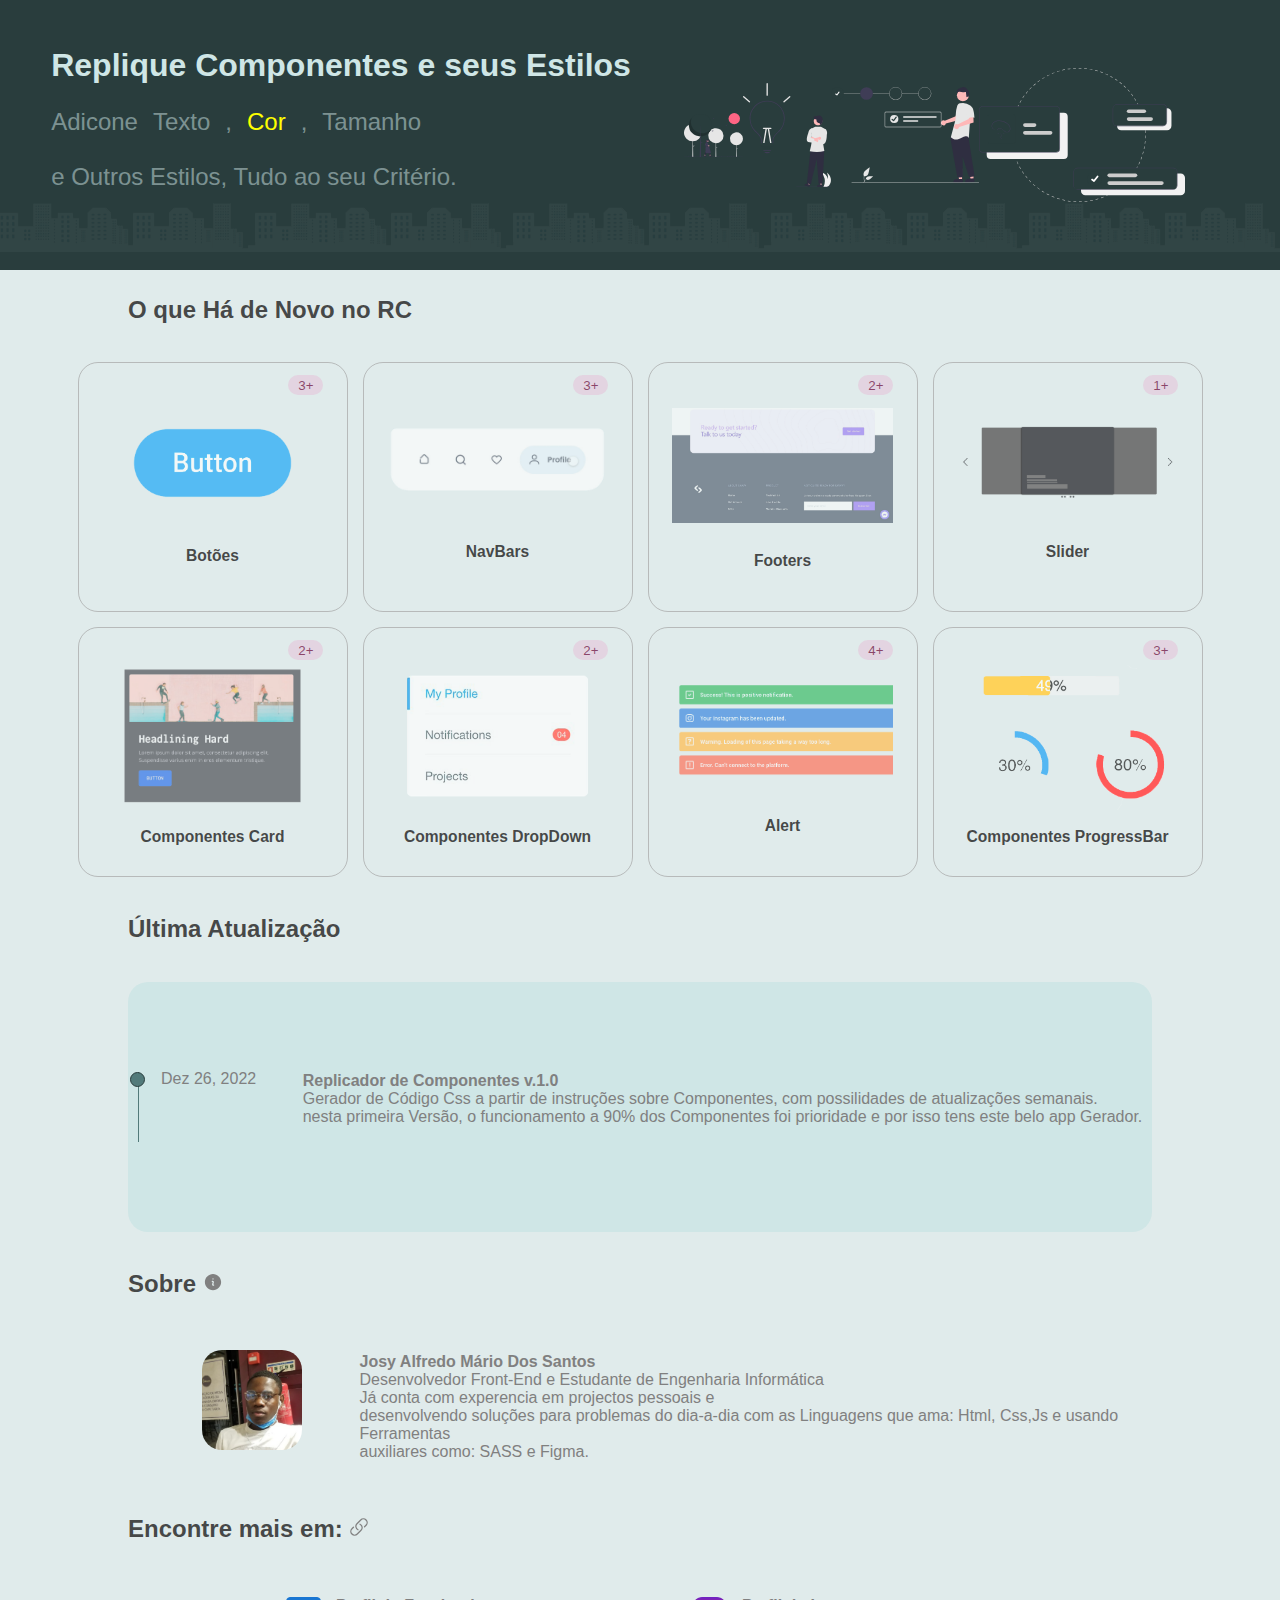
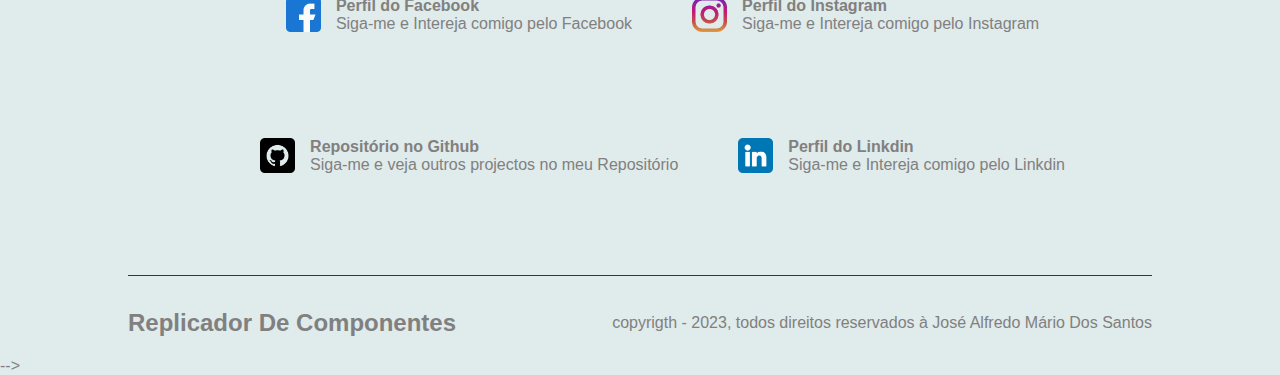
==== commit 527c00e7: "step 1 - version 1" ====
--- a/gerador.html
+++ b/gerador.html
@@ -462,16 +462,31 @@
            </div>
     </div>
 
-    <div class="popUp" id="popUP">
-        <div class="close-tab" id="diferentCLose">
+    
+    <div class="popUp" id="popUP">
+        <div class="close-tab">
             <button id="closebtn">
                 <svg xmlns="http://www.w3.org/2000/svg" fill="none" viewBox="0 0 24 24" stroke-width="1.5" stroke="currentColor" class="w-6 h-6">
                 <path stroke-linecap="round" stroke-linejoin="round" d="M6 18L18 6M6 6l12 12" />
               </svg>
               </button>
         </div>
-    </div>
-    <!-- ... -->
+       <div class="mini-container">
+        
+
+        <aside class="editers">
+            <span class="ident">
+                <svg xmlns="http://www.w3.org/2000/svg" fill="none" viewBox="0 0 24 24" stroke-width="1.5" stroke="currentColor" class="w-6 h-6" id="svg-fill">
+                    <path stroke-linecap="round" stroke-linejoin="round" d="M9.75 9.75l4.5 4.5m0-4.5l-4.5 4.5M21 12a9 9 0 11-18 0 9 9 0 0118 0z" / id="svg-fill">
+                  </svg>
+            </span>              
+            <h3>Componente DropDown</h3>
+            <p>Este Componente ainda não está habilitado</p>
+        </aside>
+
+        
+       </div>
+    </div>-->
     
     <!-- alert -->
     <div class="popUp" id="popUP">
@@ -580,7 +595,7 @@
 
         <aside class="final-code">
             <code id="codeInBlock">
-                <button>GET ALL CODE</button>
+                <a href="">GET ALL CODE</a>
                </code>
                <div class="btns">        
                    <button class="btnReset" id="reset">
--- a/assets/sass/new.css
+++ b/assets/sass/new.css
@@ -2,15 +2,6 @@
 *:before,
 *:after {
   box-sizing: border-box;
-}
-
-html,
-body {
-  background: #ecf0f1;
-  color: #444;
-  font-family: "Lato", Tahoma, Geneva, sans-serif;
-  font-size: 16px;
-  padding: 10px;
 }
 
 .set-size {
